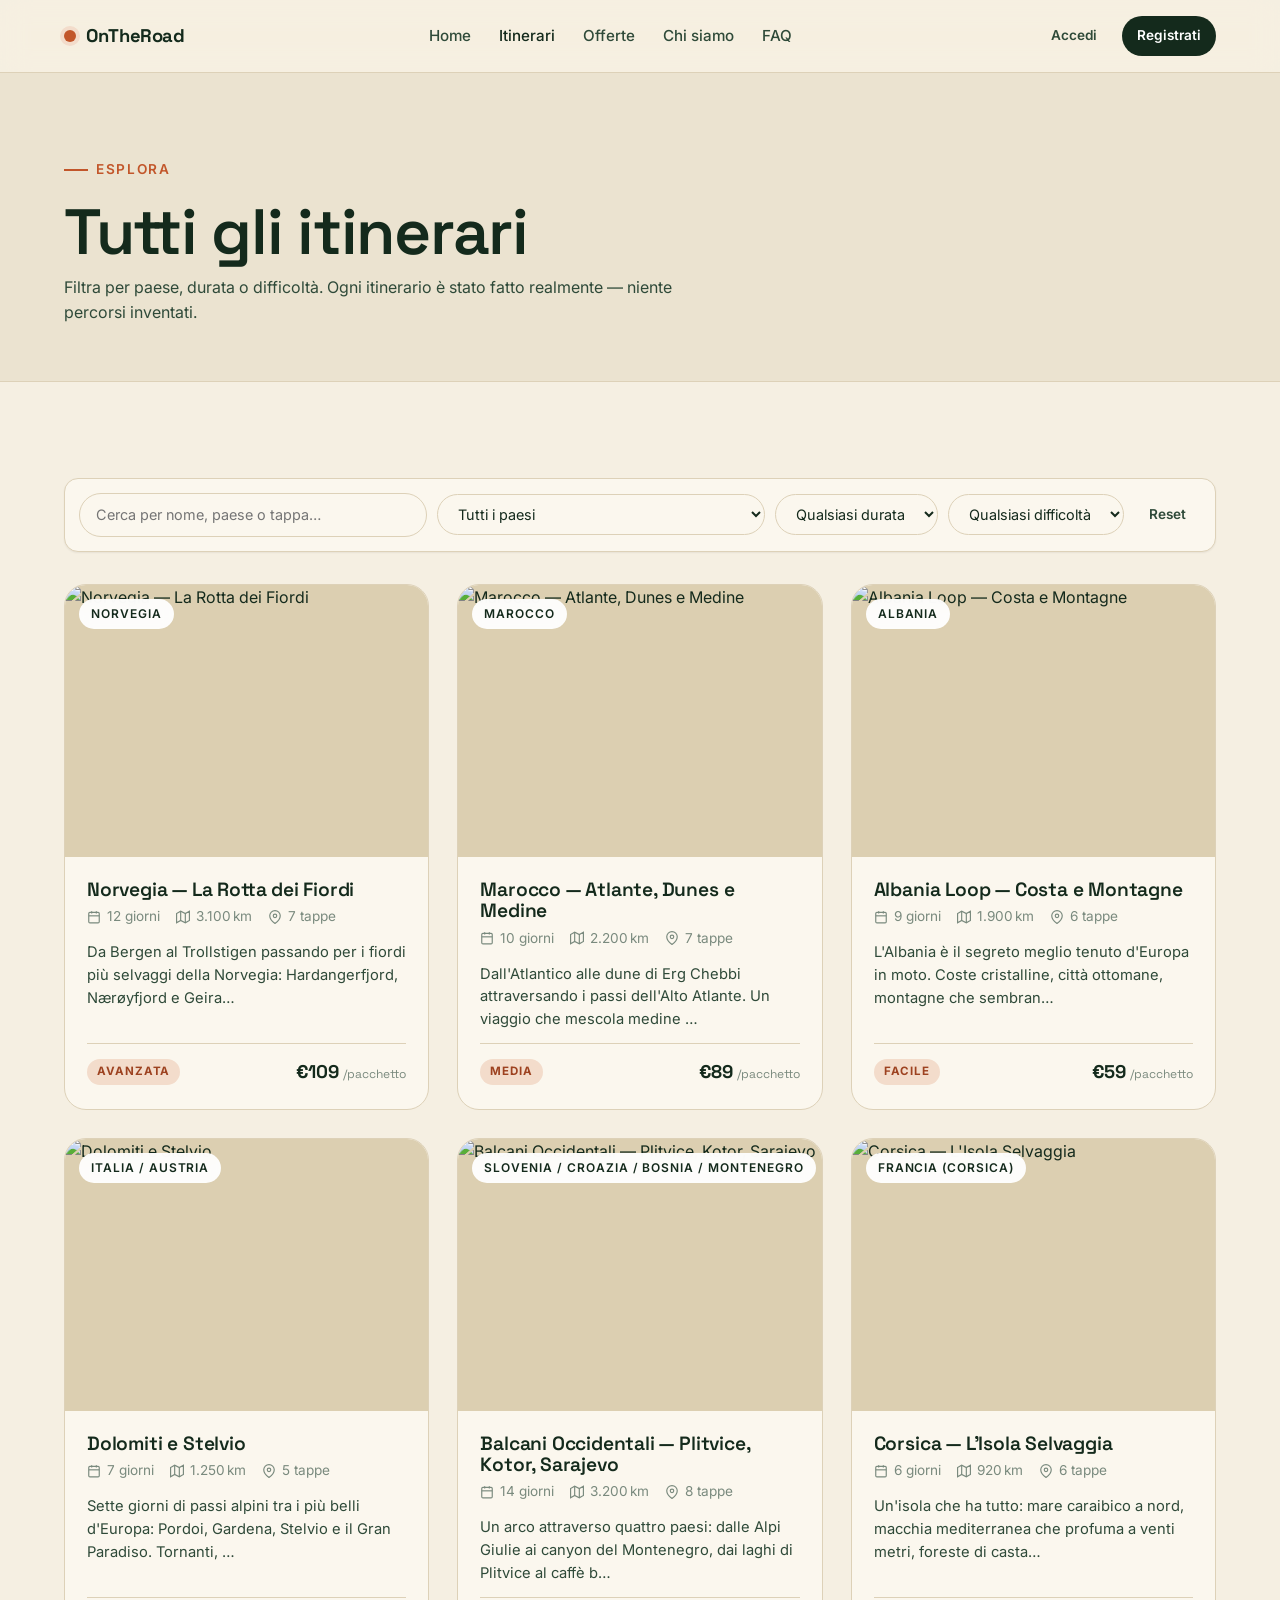
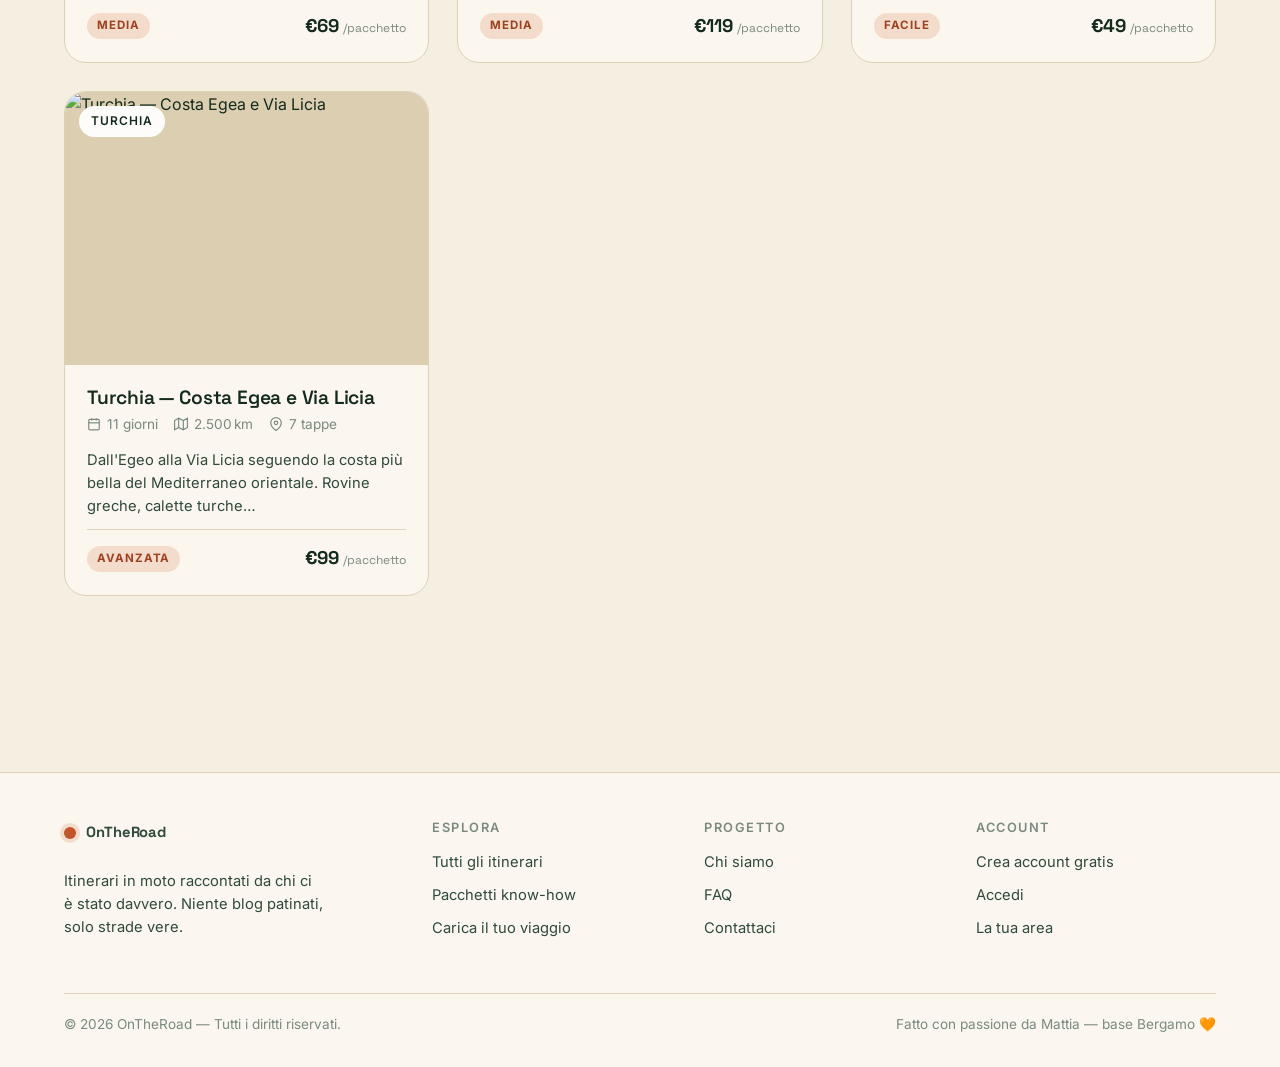
==== frontend/itinerari.html @ 871970d4 "Struttura iniziale: frontend OnTheRoad, DB itinerari, query_db, agente" ====
<!doctype html>
<html lang="it">
<head>
  <meta charset="utf-8" />
  <meta name="viewport" content="width=device-width, initial-scale=1" />
  <title>Itinerari — OnTheRoad</title>
  <link rel="preconnect" href="https://fonts.googleapis.com" />
  <link rel="preconnect" href="https://fonts.gstatic.com" crossorigin />
  <link href="https://fonts.googleapis.com/css2?family=Inter:wght@400;500;600;700&family=Space+Grotesk:wght@500;600;700&display=swap" rel="stylesheet" />
  <link rel="stylesheet" href="styles.css" />
</head>
<body>

  <section class="page-header">
    <div class="container">
      <span class="eyebrow">Esplora</span>
      <h1>Tutti gli itinerari</h1>
      <p>Filtra per paese, durata o difficoltà. Ogni itinerario è stato fatto realmente — niente percorsi inventati.</p>
    </div>
  </section>

  <section class="section">
    <div class="container">
      <div class="filters">
        <input type="search" id="filterSearch" class="grow" placeholder="Cerca per nome, paese o tappa…" />
        <select id="filterCountry">
          <option value="">Tutti i paesi</option>
        </select>
        <select id="filterDuration">
          <option value="">Qualsiasi durata</option>
          <option value="1-7">1–7 giorni</option>
          <option value="8-14">8–14 giorni</option>
          <option value="15+">15+ giorni</option>
        </select>
        <select id="filterDifficulty">
          <option value="">Qualsiasi difficoltà</option>
          <option value="Facile">Facile</option>
          <option value="Media">Media</option>
          <option value="Avanzata">Avanzata</option>
        </select>
        <button class="btn btn-ghost btn-sm" id="resetFilters">Reset</button>
      </div>

      <div class="cards" id="itinList"></div>
      <div id="emptyState" class="empty" style="display:none; margin-top:24px;">
        Nessun itinerario corrisponde ai filtri selezionati.
      </div>
    </div>
  </section>

  <script src="app.js"></script>
  <script>
    renderNav("itinerari");
    renderFooter();

    const all = Itineraries.all();
    const countries = [...new Set(all.map((i) => i.country))].sort();
    const $country = document.getElementById("filterCountry");
    countries.forEach((c) => {
      const o = document.createElement("option");
      o.value = c; o.textContent = c;
      $country.appendChild(o);
    });

    const $list = document.getElementById("itinList");
    const $empty = document.getElementById("emptyState");
    const $search = document.getElementById("filterSearch");
    const $duration = document.getElementById("filterDuration");
    const $difficulty = document.getElementById("filterDifficulty");

    function inDuration(days, range) {
      if (!range) return true;
      if (range === "1-7") return days <= 7;
      if (range === "8-14") return days >= 8 && days <= 14;
      if (range === "15+") return days >= 15;
      return true;
    }

    function render() {
      const q = $search.value.trim().toLowerCase();
      const c = $country.value;
      const dur = $duration.value;
      const dif = $difficulty.value;

      const filtered = all.filter((it) => {
        if (c && it.country !== c) return false;
        if (dif && it.difficulty !== dif) return false;
        if (!inDuration(it.days || 0, dur)) return false;
        if (q) {
          const hay = (
            it.title + " " + it.country + " " + it.summary + " " +
            (it.stops || []).map((s) => s.name).join(" ")
          ).toLowerCase();
          if (!hay.includes(q)) return false;
        }
        return true;
      });

      if (filtered.length === 0) {
        $list.innerHTML = "";
        $empty.style.display = "block";
        return;
      }
      $empty.style.display = "none";

      $list.innerHTML = filtered.map((it) => `
        <a href="itinerario.html?id=${it.id}" class="card">
          <div class="card-media">
            <img src="${it.cover}" alt="${escapeHtml(it.title)}" loading="lazy" />
            <span class="card-tag">${escapeHtml(it.country)}</span>
          </div>
          <div class="card-body">
            <h3 class="card-title">${escapeHtml(it.title)}</h3>
            <div class="card-meta">
              <span>${ICONS.cal} ${escapeHtml(it.duration)}</span>
              <span>${ICONS.road} ${formatKm(it.distance)}</span>
              <span>${ICONS.pin} ${it.stops.length} tappe</span>
            </div>
            <p style="margin:0 0 12px; font-size:.92rem;">${escapeHtml((it.summary || "").slice(0, 110))}${(it.summary || "").length > 110 ? "…" : ""}</p>
            <div class="card-foot">
              <span class="badge">${escapeHtml(it.difficulty || "—")}</span>
              <span class="card-price">€${it.price ?? 0}<small>/pacchetto</small></span>
            </div>
          </div>
        </a>
      `).join("");
    }

    [$search, $country, $duration, $difficulty].forEach((el) =>
      el.addEventListener("input", render)
    );
    document.getElementById("resetFilters").addEventListener("click", () => {
      $search.value = ""; $country.value = ""; $duration.value = ""; $difficulty.value = "";
      render();
    });

    render();
  </script>
</body>
</html>
---- frontend/styles.css ----
/* =========================================================
   OnTheRoad — design system
   Stile: minimal bianco con accenti arancio
   ========================================================= */

:root {
  /* palette — Avventura: verde foresta + terracotta + crema */
  --bg: #f5efe2;          /* crema di fondo */
  --bg-soft: #ebe3d0;     /* crema più calda per sezioni alternate */
  --bg-muted: #dccfb1;    /* placeholder/skeleton */
  --surface: #fbf7ee;     /* card e superfici elevate (crema chiara) */
  --ink: #142a1c;         /* verde foresta scurissimo */
  --ink-soft: #2f4a39;    /* verde più morbido per testo secondario */
  --ink-muted: #7a8a7e;   /* muted */
  --line: #ddd1b8;        /* linee calde su crema */
  --line-strong: #c4b594;
  --accent: #c2562a;      /* terracotta */
  --accent-dark: #9d4220;
  --accent-soft: #f3dccb; /* terracotta diluita */
  --forest: #2c5d3a;      /* verde di servizio per badge/icone */
  --forest-soft: #d6e3d6;
  --success: #2d6b3e;
  --danger: #b8362f;

  /* typography */
  --font-sans: "Inter", "Helvetica Neue", Arial, sans-serif;
  --font-display: "Space Grotesk", "Inter", sans-serif;

  /* spacing */
  --radius-sm: 8px;
  --radius: 14px;
  --radius-lg: 22px;
  --shadow-sm: 0 1px 2px rgba(20, 17, 15, 0.06);
  --shadow: 0 8px 24px rgba(20, 17, 15, 0.08);
  --shadow-lg: 0 24px 60px rgba(20, 17, 15, 0.12);

  --container: 1200px;
}

/* reset */
*, *::before, *::after { box-sizing: border-box; }
html, body { margin: 0; padding: 0; }
body {
  font-family: var(--font-sans);
  color: var(--ink);
  background: var(--bg);
  -webkit-font-smoothing: antialiased;
  -moz-osx-font-smoothing: grayscale;
  font-size: 16px;
  line-height: 1.55;
}
img { max-width: 100%; display: block; }
a { color: inherit; text-decoration: none; }
button { font-family: inherit; cursor: pointer; }
input, textarea, select, button { font: inherit; color: inherit; }

h1, h2, h3, h4 {
  font-family: var(--font-display);
  font-weight: 600;
  letter-spacing: -0.02em;
  margin: 0 0 0.4em 0;
  line-height: 1.1;
}
h1 { font-size: clamp(2.4rem, 5vw, 4.2rem); }
h2 { font-size: clamp(1.8rem, 3.2vw, 2.6rem); }
h3 { font-size: 1.3rem; }
p  { margin: 0 0 1em 0; color: var(--ink-soft); }

.container {
  max-width: var(--container);
  margin: 0 auto;
  padding: 0 24px;
}

/* =========================================================
   NAV
   ========================================================= */
.nav {
  position: sticky;
  top: 0;
  z-index: 50;
  background: rgba(245, 239, 226, 0.88);
  backdrop-filter: saturate(180%) blur(14px);
  border-bottom: 1px solid var(--line);
}
.nav-inner {
  display: flex;
  align-items: center;
  justify-content: space-between;
  height: 72px;
}
.brand {
  display: inline-flex;
  align-items: center;
  gap: 10px;
  font-family: var(--font-display);
  font-weight: 700;
  font-size: 1.15rem;
  letter-spacing: -0.02em;
}
.brand-dot {
  width: 12px; height: 12px; border-radius: 50%;
  background: var(--accent);
  box-shadow: 0 0 0 4px var(--accent-soft);
}
.nav-links {
  display: flex; gap: 28px; align-items: center;
}
.nav-links a {
  font-size: 0.95rem;
  color: var(--ink-soft);
  font-weight: 500;
  transition: color .15s;
}
.nav-links a:hover, .nav-links a.is-active { color: var(--ink); }
.nav-cta { display: flex; gap: 10px; align-items: center; }

.menu-toggle {
  display: none;
  background: none; border: none; padding: 8px;
}
@media (max-width: 880px) {
  .nav-links, .nav-cta .btn:not(.btn-primary) { display: none; }
  .menu-toggle { display: inline-flex; }
  .nav-links.is-open {
    display: flex;
    position: absolute;
    top: 72px; left: 0; right: 0;
    background: var(--surface);
    flex-direction: column;
    gap: 0;
    padding: 12px 24px 24px;
    border-bottom: 1px solid var(--line);
    box-shadow: var(--shadow);
  }
  .nav-links.is-open a {
    padding: 14px 0;
    border-bottom: 1px solid var(--line);
    font-size: 1rem;
  }
}

/* =========================================================
   BUTTONS
   ========================================================= */
.btn {
  display: inline-flex;
  align-items: center;
  justify-content: center;
  gap: 8px;
  padding: 12px 20px;
  border-radius: 999px;
  border: 1px solid transparent;
  background: transparent;
  font-weight: 600;
  font-size: 0.95rem;
  transition: all .18s ease;
  white-space: nowrap;
}
.btn:hover { transform: translateY(-1px); }
.btn-primary {
  background: var(--ink);
  color: #fff;
}
.btn-primary:hover { background: var(--accent); }
.btn-accent {
  background: var(--accent);
  color: #fff;
}
.btn-accent:hover { background: var(--accent-dark); }
.btn-outline {
  border-color: var(--line-strong);
  color: var(--ink);
}
.btn-outline:hover { border-color: var(--ink); }
.btn-ghost { color: var(--ink-soft); }
.btn-ghost:hover { color: var(--ink); }
.btn-block { width: 100%; }
.btn-sm { padding: 8px 14px; font-size: .85rem; }
.btn-lg { padding: 16px 28px; font-size: 1rem; }

/* =========================================================
   HERO
   ========================================================= */
.hero {
  padding: 80px 0 100px;
  position: relative;
  overflow: hidden;
}
.hero-grid {
  display: grid;
  grid-template-columns: 1.1fr 1fr;
  gap: 64px;
  align-items: center;
}
@media (max-width: 880px) {
  .hero { padding: 56px 0 60px; }
  .hero-grid { grid-template-columns: 1fr; gap: 40px; }
}
.eyebrow {
  display: inline-flex;
  align-items: center;
  gap: 8px;
  font-size: .85rem;
  font-weight: 600;
  text-transform: uppercase;
  letter-spacing: .12em;
  color: var(--accent);
  margin-bottom: 16px;
}
.eyebrow::before {
  content: ""; width: 24px; height: 2px; background: var(--accent);
  display: inline-block;
}
.hero h1 strong { color: var(--accent); font-weight: inherit; }
.hero p.lead {
  font-size: 1.15rem;
  color: var(--ink-soft);
  max-width: 540px;
  margin-bottom: 32px;
}
.hero-actions { display: flex; gap: 12px; flex-wrap: wrap; }

.hero-visual {
  position: relative;
  aspect-ratio: 4/5;
  border-radius: var(--radius-lg);
  overflow: hidden;
  background: var(--bg-muted);
  box-shadow: var(--shadow-lg);
}
.hero-visual img {
  width: 100%; height: 100%; object-fit: cover;
}
.hero-stat {
  position: absolute;
  background: var(--surface);
  border-radius: var(--radius);
  padding: 16px 20px;
  box-shadow: var(--shadow);
  font-family: var(--font-display);
}
.hero-stat .num {
  font-size: 1.8rem; font-weight: 700; line-height: 1; color: var(--ink);
}
.hero-stat .label {
  font-size: .8rem; color: var(--ink-muted);
  font-family: var(--font-sans);
  text-transform: uppercase;
  letter-spacing: .1em;
  margin-top: 4px;
}
.hero-stat-1 { top: 24px; right: -20px; }
.hero-stat-2 { bottom: 32px; left: -24px; }
@media (max-width: 880px) {
  .hero-stat-1 { right: 12px; }
  .hero-stat-2 { left: 12px; }
}

/* =========================================================
   SECTIONS
   ========================================================= */
.section { padding: 96px 0; }
.section-tight { padding: 64px 0; }
.section-soft { background: var(--bg-soft); }

.section-head {
  display: flex;
  justify-content: space-between;
  align-items: end;
  gap: 24px;
  margin-bottom: 40px;
}
.section-head h2 { margin: 0; }
.section-head p { margin: 8px 0 0; max-width: 420px; }
@media (max-width: 720px) {
  .section-head { flex-direction: column; align-items: start; }
}

/* =========================================================
   CARDS — itinerari
   ========================================================= */
.cards {
  display: grid;
  grid-template-columns: repeat(3, 1fr);
  gap: 28px;
}
@media (max-width: 980px) { .cards { grid-template-columns: repeat(2, 1fr); } }
@media (max-width: 640px)  { .cards { grid-template-columns: 1fr; } }

.card {
  background: var(--surface);
  border: 1px solid var(--line);
  border-radius: var(--radius-lg);
  overflow: hidden;
  display: flex;
  flex-direction: column;
  transition: transform .2s, box-shadow .2s, border-color .2s;
}
.card:hover {
  transform: translateY(-4px);
  box-shadow: var(--shadow);
  border-color: var(--line-strong);
}
.card-media {
  aspect-ratio: 4/3;
  background: var(--bg-muted);
  position: relative;
  overflow: hidden;
}
.card-media img { width: 100%; height: 100%; object-fit: cover; }
.card-tag {
  position: absolute;
  top: 14px; left: 14px;
  background: rgba(255,255,255,.94);
  backdrop-filter: blur(6px);
  padding: 6px 12px;
  border-radius: 999px;
  font-size: .75rem;
  font-weight: 600;
  text-transform: uppercase;
  letter-spacing: .08em;
}
.card-body { padding: 22px; flex: 1; display: flex; flex-direction: column; }
.card-title {
  font-family: var(--font-display);
  font-weight: 600;
  font-size: 1.2rem;
  margin: 0 0 6px;
  letter-spacing: -0.01em;
}
.card-meta {
  display: flex; gap: 16px;
  color: var(--ink-muted);
  font-size: .85rem;
  margin-bottom: 14px;
}
.card-meta span { display: inline-flex; align-items: center; gap: 6px; }
.card-foot {
  margin-top: auto;
  padding-top: 14px;
  border-top: 1px solid var(--line);
  display: flex; justify-content: space-between; align-items: center;
}
.card-price {
  font-family: var(--font-display);
  font-weight: 700;
  font-size: 1.15rem;
}
.card-price small {
  font-weight: 400;
  color: var(--ink-muted);
  font-size: .75rem;
  margin-left: 4px;
}

/* =========================================================
   FILTERS BAR
   ========================================================= */
.filters {
  background: var(--surface);
  border: 1px solid var(--line);
  border-radius: var(--radius);
  padding: 14px;
  display: flex;
  gap: 10px;
  flex-wrap: wrap;
  align-items: center;
  margin-bottom: 32px;
  box-shadow: var(--shadow-sm);
}
.filters select, .filters input {
  border: 1px solid var(--line);
  border-radius: 999px;
  padding: 10px 16px;
  background: var(--surface);
  font-size: .9rem;
  outline: none;
  min-width: 140px;
}
.filters select:focus, .filters input:focus { border-color: var(--ink); }
.filters .grow { flex: 1; min-width: 200px; }

/* =========================================================
   FORMS
   ========================================================= */
.form-stack { display: flex; flex-direction: column; gap: 18px; }
.field { display: flex; flex-direction: column; gap: 6px; }
.field label { font-size: .85rem; font-weight: 600; color: var(--ink); }
.field input,
.field textarea,
.field select {
  border: 1px solid var(--line-strong);
  background: var(--surface);
  border-radius: var(--radius-sm);
  padding: 12px 14px;
  outline: none;
  transition: border-color .15s, box-shadow .15s;
}
.field input:focus,
.field textarea:focus,
.field select:focus {
  border-color: var(--accent);
  box-shadow: 0 0 0 4px var(--accent-soft);
}
.field-hint { font-size: .8rem; color: var(--ink-muted); }
.field-error { font-size: .8rem; color: var(--danger); }

.auth-shell {
  min-height: calc(100vh - 72px);
  display: grid;
  grid-template-columns: 1fr 1fr;
}
@media (max-width: 880px) { .auth-shell { grid-template-columns: 1fr; } }
.auth-form-wrap {
  display: flex;
  align-items: center;
  justify-content: center;
  padding: 64px 24px;
}
.auth-form { width: 100%; max-width: 420px; }
.auth-form h1 { font-size: 2rem; margin-bottom: 8px; }
.auth-form .lead { color: var(--ink-soft); margin-bottom: 28px; }
.auth-art {
  background: var(--ink);
  color: #fff;
  position: relative;
  overflow: hidden;
  display: flex;
  align-items: end;
  padding: 48px;
}
.auth-art::after {
  content: "";
  position: absolute;
  inset: 0;
  background-image: url("https://images.unsplash.com/photo-1558981403-c5f9899a28bc?auto=format&fit=crop&w=1400&q=80");
  background-size: cover; background-position: center;
  opacity: .65;
}
.auth-art .auth-art-inner {
  position: relative; z-index: 1;
  max-width: 380px;
}
.auth-art h2 { color: #fff; font-size: 2rem; }
.auth-art p { color: rgba(255,255,255,.85); }
@media (max-width: 880px) { .auth-art { display: none; } }

/* =========================================================
   FAQ
   ========================================================= */
.faq-list { max-width: 820px; margin: 0 auto; }
.faq-item {
  border-bottom: 1px solid var(--line);
  padding: 22px 0;
}
.faq-q {
  display: flex; justify-content: space-between; align-items: center;
  cursor: pointer;
  font-family: var(--font-display);
  font-weight: 600;
  font-size: 1.1rem;
  list-style: none;
}
.faq-q::-webkit-details-marker { display: none; }
.faq-q::after {
  content: "+";
  font-size: 1.6rem;
  color: var(--accent);
  font-weight: 300;
  transition: transform .2s;
  line-height: 1;
}
details[open] .faq-q::after { transform: rotate(45deg); }
.faq-a { padding-top: 12px; color: var(--ink-soft); }

/* =========================================================
   ITINERARIO DETAIL — timeline tappe
   ========================================================= */
.detail-hero {
  border-radius: var(--radius-lg);
  overflow: hidden;
  height: 420px;
  position: relative;
  margin-bottom: 32px;
  background: var(--bg-muted);
}
.detail-hero img { width: 100%; height: 100%; object-fit: cover; }
.detail-hero-overlay {
  position: absolute;
  inset: 0;
  background: linear-gradient(180deg, rgba(0,0,0,0) 50%, rgba(0,0,0,0.65) 100%);
  display: flex; align-items: end;
  padding: 36px;
  color: #fff;
}
.detail-hero-overlay h1 { color: #fff; margin: 0; max-width: 720px; }
.detail-hero-overlay .meta { display: flex; gap: 20px; margin-top: 10px; opacity: .9; font-size: .9rem; }

.detail-grid {
  display: grid;
  grid-template-columns: 1fr 360px;
  gap: 48px;
  align-items: start;
}
@media (max-width: 980px) { .detail-grid { grid-template-columns: 1fr; } }

.detail-aside {
  position: sticky; top: 96px;
  background: var(--surface);
  border: 1px solid var(--line);
  border-radius: var(--radius-lg);
  padding: 28px;
  box-shadow: var(--shadow-sm);
}
.detail-aside h3 { font-size: 1.1rem; }
.detail-aside ul { list-style: none; padding: 0; margin: 0 0 18px; }
.detail-aside ul li {
  display: flex; justify-content: space-between;
  padding: 10px 0;
  border-bottom: 1px dashed var(--line);
  font-size: .92rem;
}
.detail-aside ul li:last-child { border-bottom: none; }
.detail-aside ul li span:first-child { color: var(--ink-muted); }

.timeline { margin: 32px 0; position: relative; }
.timeline::before {
  content: ""; position: absolute;
  left: 12px; top: 12px; bottom: 12px;
  width: 2px; background: var(--line-strong);
}
.stop {
  position: relative;
  padding: 0 0 36px 48px;
}
.stop::before {
  content: ""; position: absolute;
  left: 6px; top: 8px;
  width: 14px; height: 14px;
  border-radius: 50%;
  background: var(--accent);
  box-shadow: 0 0 0 4px var(--accent-soft);
}
.stop-head {
  display: flex; gap: 12px; align-items: baseline;
  margin-bottom: 6px;
}
.stop-num {
  font-family: var(--font-display);
  font-weight: 700;
  color: var(--accent);
  font-size: .85rem;
  letter-spacing: .1em;
}
.stop h3 { margin: 0; font-size: 1.25rem; }
.stop-meta {
  display: flex; flex-wrap: wrap; gap: 14px;
  color: var(--ink-muted);
  font-size: .85rem;
  margin-bottom: 12px;
}
.stop-meta span { display: inline-flex; align-items: center; gap: 6px; }
.stop-photos {
  display: grid;
  grid-template-columns: repeat(auto-fit, minmax(140px, 1fr));
  gap: 8px;
  margin-top: 14px;
}
.stop-photos img {
  aspect-ratio: 4/3;
  object-fit: cover;
  border-radius: var(--radius-sm);
}
.transport-pill {
  display: inline-flex;
  align-items: center;
  gap: 6px;
  background: var(--bg-soft);
  border: 1px solid var(--line);
  border-radius: 999px;
  padding: 6px 12px;
  font-size: .8rem;
  font-weight: 500;
  color: var(--ink);
  margin-right: 6px;
  margin-top: 6px;
}

/* =========================================================
   PACKAGE / PRICING (offerte)
   ========================================================= */
.pkg {
  background: var(--surface);
  border: 1px solid var(--line);
  border-radius: var(--radius-lg);
  padding: 32px;
  display: flex; flex-direction: column;
  position: relative;
  transition: transform .2s, box-shadow .2s;
}
.pkg:hover { transform: translateY(-4px); box-shadow: var(--shadow); }
.pkg-featured {
  background: var(--ink);
  color: #fff;
  border-color: var(--ink);
}
.pkg-featured h3, .pkg-featured .pkg-price { color: #fff; }
.pkg-featured p, .pkg-featured ul li { color: rgba(255,255,255,.78); }
.pkg-featured .pkg-badge { background: var(--accent); color: #fff; }
.pkg-badge {
  position: absolute;
  top: -12px; right: 24px;
  background: var(--accent-soft);
  color: var(--accent-dark);
  border-radius: 999px;
  padding: 6px 14px;
  font-size: .75rem;
  font-weight: 700;
  text-transform: uppercase;
  letter-spacing: .08em;
}
.pkg h3 { font-size: 1.4rem; }
.pkg-price {
  font-family: var(--font-display);
  font-size: 2.4rem;
  font-weight: 700;
  margin: 16px 0;
  line-height: 1;
}
.pkg-price small { font-size: .9rem; font-weight: 400; color: var(--ink-muted); margin-left: 6px; }
.pkg ul {
  list-style: none; padding: 0; margin: 18px 0 28px;
  display: flex; flex-direction: column; gap: 10px;
}
.pkg ul li {
  font-size: .92rem;
  padding-left: 26px;
  position: relative;
  color: var(--ink-soft);
}
.pkg ul li::before {
  content: "✓";
  position: absolute; left: 0; top: 0;
  color: var(--accent);
  font-weight: 700;
}
.pkg-featured ul li::before { color: var(--accent); }

/* =========================================================
   ABOUT
   ========================================================= */
.about-grid {
  display: grid;
  grid-template-columns: 1.2fr 1fr;
  gap: 64px;
  align-items: center;
}
@media (max-width: 880px) { .about-grid { grid-template-columns: 1fr; } }
.about-photo {
  aspect-ratio: 4/5;
  border-radius: var(--radius-lg);
  background: var(--bg-muted);
  overflow: hidden;
  box-shadow: var(--shadow-lg);
}
.about-photo img { width:100%; height: 100%; object-fit: cover; }
.contact-list {
  list-style: none; padding: 0; margin: 24px 0 0;
  display: flex; flex-direction: column; gap: 10px;
}
.contact-list li {
  display: flex; align-items: center; gap: 12px;
  font-size: .98rem;
}
.contact-list svg { flex-shrink: 0; }

/* =========================================================
   FOOTER
   ========================================================= */
.footer {
  margin-top: 80px;
  border-top: 1px solid var(--line);
  background: var(--surface);
  padding: 48px 0 32px;
}
.footer-grid {
  display: grid;
  grid-template-columns: 1.4fr 1fr 1fr 1fr;
  gap: 32px;
}
@media (max-width: 720px) { .footer-grid { grid-template-columns: 1fr 1fr; } }
.footer h4 {
  font-family: var(--font-sans);
  font-size: .8rem;
  text-transform: uppercase;
  letter-spacing: .12em;
  margin: 0 0 14px;
  color: var(--ink-muted);
}
.footer ul { list-style: none; padding: 0; margin: 0; display: flex; flex-direction: column; gap: 8px; }
.footer a { color: var(--ink-soft); font-size: .92rem; }
.footer a:hover { color: var(--accent); }
.footer-bottom {
  margin-top: 40px; padding-top: 20px;
  border-top: 1px solid var(--line);
  display: flex; justify-content: space-between; flex-wrap: wrap; gap: 12px;
  color: var(--ink-muted); font-size: .85rem;
}

/* =========================================================
   UTILITIES
   ========================================================= */
.toast {
  position: fixed; bottom: 24px; left: 50%;
  transform: translateX(-50%);
  background: var(--ink); color: #fff;
  padding: 14px 22px;
  border-radius: 999px;
  box-shadow: var(--shadow);
  font-weight: 500;
  font-size: .92rem;
  opacity: 0; pointer-events: none;
  transition: opacity .2s, transform .2s;
  z-index: 100;
}
.toast.show { opacity: 1; transform: translateX(-50%) translateY(-4px); }
.toast.toast-error { background: var(--danger); }

.empty {
  text-align: center;
  padding: 60px 20px;
  color: var(--ink-muted);
  border: 2px dashed var(--line-strong);
  border-radius: var(--radius-lg);
}

.badge {
  display: inline-flex;
  align-items: center;
  background: var(--accent-soft);
  color: var(--accent-dark);
  font-size: .72rem;
  font-weight: 700;
  letter-spacing: .08em;
  text-transform: uppercase;
  padding: 4px 10px;
  border-radius: 999px;
}

.divider { height: 1px; background: var(--line); margin: 32px 0; border: none; }

.skeleton-text { width: 60%; height: 12px; background: var(--bg-muted); border-radius: 4px; }

.muted { color: var(--ink-muted); }
.center { text-align: center; }

/* responsive grid utilities (sostituiscono inline grid-template-columns) */
.cards-2 { grid-template-columns: repeat(2, 1fr); }
@media (max-width: 720px) { .cards-2 { grid-template-columns: 1fr; } }

.cta-split {
  background: var(--ink); color: #fff;
  border-radius: var(--radius-lg);
  padding: 60px 48px;
  display: grid;
  grid-template-columns: 1.4fr 1fr;
  gap: 32px;
  align-items: center;
}
@media (max-width: 720px) {
  .cta-split { grid-template-columns: 1fr; padding: 40px 28px; }
  .cta-split .cta-actions { justify-content: start !important; }
}

/* page header (per pagine interne) */
.page-header {
  padding: 80px 0 40px;
  background: var(--bg-soft);
  border-bottom: 1px solid var(--line);
}
.page-header h1 { margin: 0 0 8px; }
.page-header p { max-width: 640px; }

/* upload widget */
.upload-zone {
  border: 2px dashed var(--line-strong);
  border-radius: var(--radius);
  padding: 28px;
  text-align: center;
  background: var(--bg-soft);
  cursor: pointer;
  transition: border-color .15s, background .15s;
}
.upload-zone:hover { border-color: var(--accent); background: var(--accent-soft); }
.upload-zone strong { color: var(--accent); }

.thumbs {
  display: grid;
  grid-template-columns: repeat(auto-fill, minmax(110px, 1fr));
  gap: 10px;
  margin-top: 14px;
}
.thumbs img {
  aspect-ratio: 1;
  object-fit: cover;
  border-radius: var(--radius-sm);
}

.stop-editor {
  border: 1px solid var(--line);
  border-radius: var(--radius);
  padding: 18px;
  margin-bottom: 14px;
  background: var(--bg-soft);
  position: relative;
}
.stop-editor .remove-stop {
  position: absolute;
  top: 12px; right: 12px;
  background: none; border: none; color: var(--ink-muted);
  font-size: 1.2rem;
}
.stop-editor .remove-stop:hover { color: var(--danger); }
.row-2 {
  display: grid; grid-template-columns: 1fr 1fr; gap: 12px;
}
.row-3 {
  display: grid; grid-template-columns: 1fr 1fr 1fr; gap: 12px;
}
@media (max-width: 640px) {
  .row-2, .row-3 { grid-template-columns: 1fr; }
}
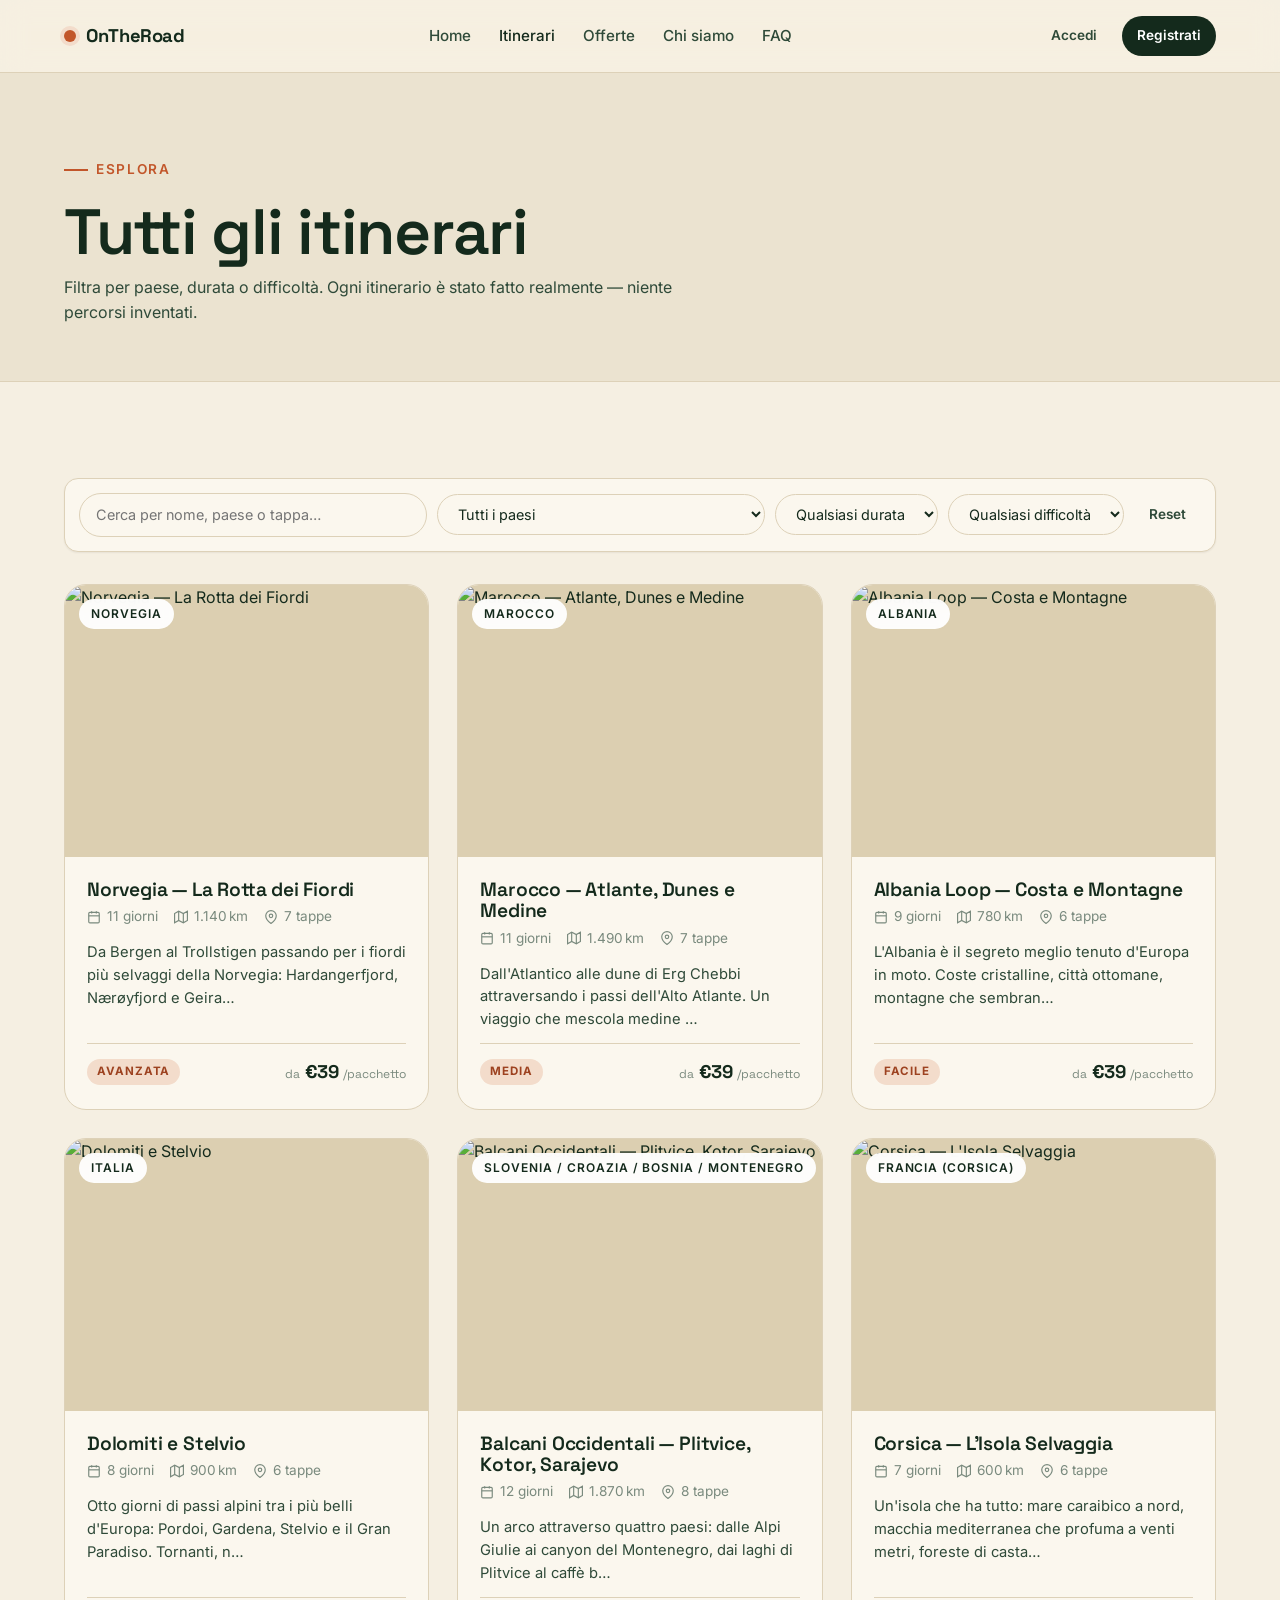
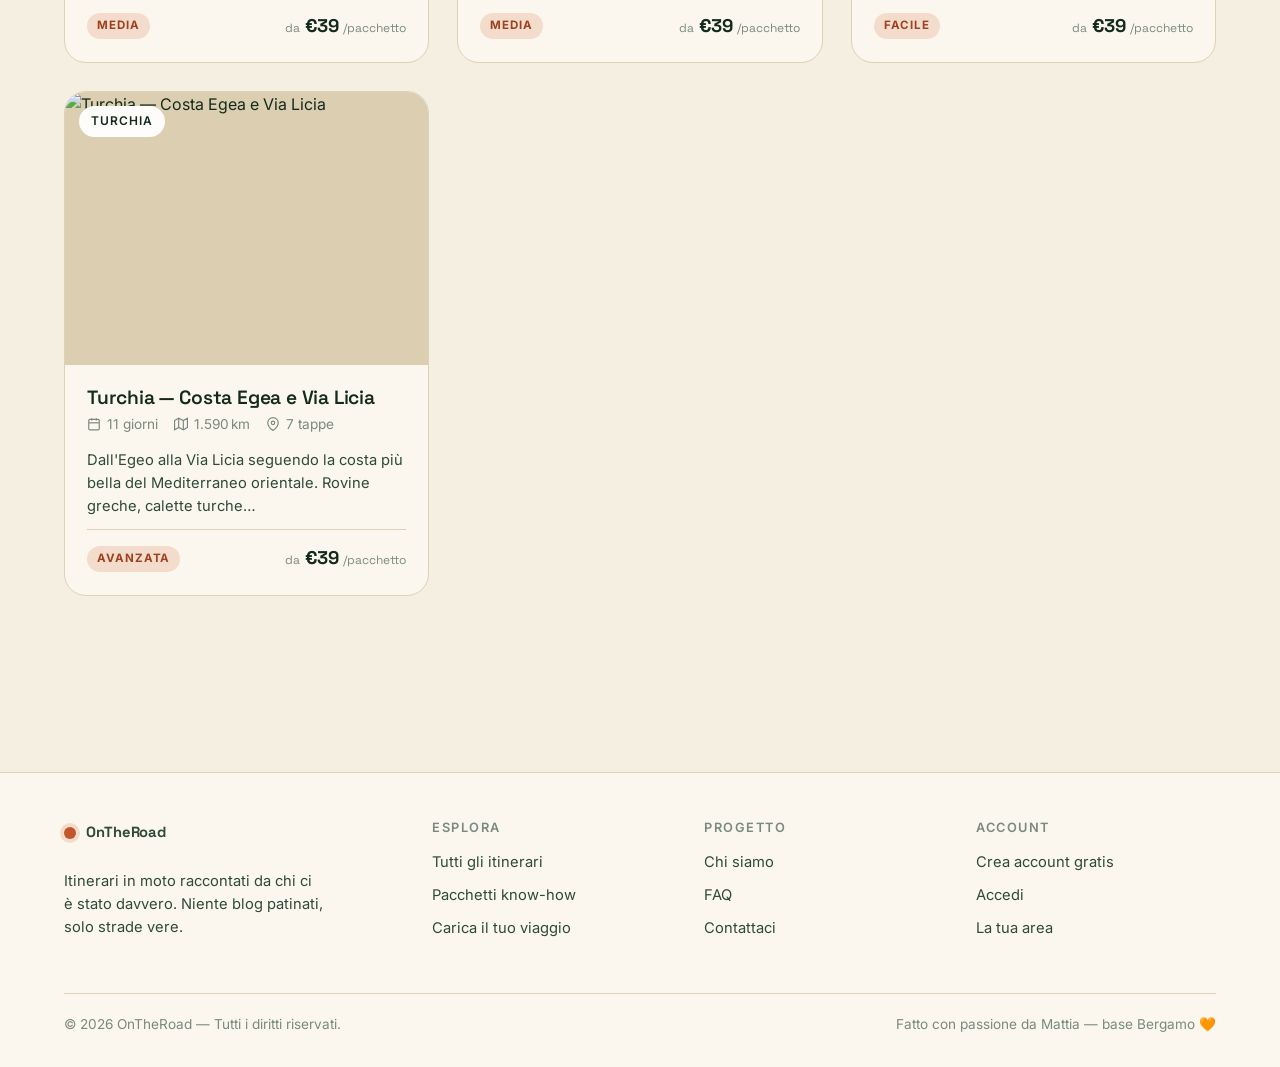
==== commit 1a463ccc: "dati coerenti (prezzo itinerari tolto, Dolomiti 900 km/8 giorni, paese Italia, frontend allineato); " ====
--- a/frontend/itinerari.html
+++ b/frontend/itinerari.html
@@ -119,7 +119,7 @@
             <p style="margin:0 0 12px; font-size:.92rem;">${escapeHtml((it.summary || "").slice(0, 110))}${(it.summary || "").length > 110 ? "…" : ""}</p>
             <div class="card-foot">
               <span class="badge">${escapeHtml(it.difficulty || "—")}</span>
-              <span class="card-price">€${it.price ?? 0}<small>/pacchetto</small></span>
+              <span class="card-price"><small>da</small> €${PREZZO_MINIMO_PACCHETTO}<small>/pacchetto</small></span>
             </div>
           </div>
         </a>
--- a/frontend/styles.css
+++ b/frontend/styles.css
@@ -239,6 +239,8 @@
   padding: 16px 20px;
   box-shadow: var(--shadow);
   font-family: var(--font-display);
+  min-width: 140px;   /* i due badge hanno la stessa larghezza */
+  text-align: center; /* numero ed etichetta centrati nel badge */
 }
 .hero-stat .num {
   font-size: 1.8rem; font-weight: 700; line-height: 1; color: var(--ink);
@@ -250,11 +252,13 @@
   letter-spacing: .1em;
   margin-top: 4px;
 }
-.hero-stat-1 { top: 24px; right: -20px; }
-.hero-stat-2 { bottom: 32px; left: -24px; }
+/* Dentro la foto: .hero-visual ha overflow: hidden, quindi offset negativi
+   (right: -20px, left: -24px) tagliavano i badge sul bordo. */
+.hero-stat-1 { top: 24px; right: 24px; }
+.hero-stat-2 { bottom: 24px; left: 24px; }
 @media (max-width: 880px) {
-  .hero-stat-1 { right: 12px; }
-  .hero-stat-2 { left: 12px; }
+  .hero-stat-1 { top: 16px; right: 16px; }
+  .hero-stat-2 { bottom: 16px; left: 16px; }
 }
 
 /* =========================================================
